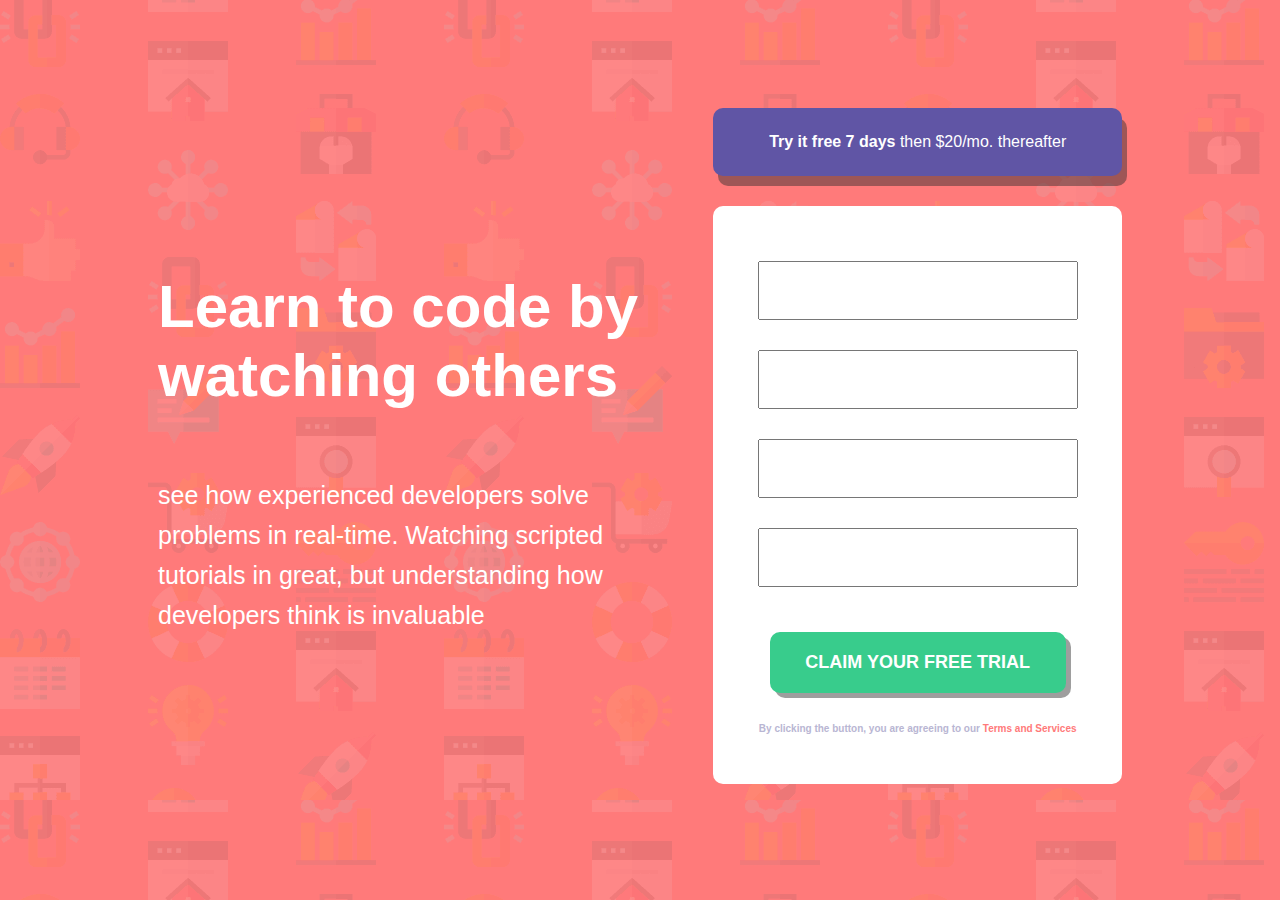
==== Tugas-3/index.html @ 0732a606 "first commit" ====
<!DOCTYPE html>
<html lang="en">
  <head>
    <meta charset="UTF-8" />
    <meta http-equiv="X-UA-Compatible" content="IE=edge" />
    <meta name="viewport" content="width=device-width, initial-scale=1.0" />
    <title>Document</title>
    <link rel="stylesheet" href="style.css" />
  </head>
  <body>
    <main class="flex align-center justify-center main">
      <div class="main__left flex flex-col justify-center">
        <h1>Learn to code by watching others</h1>
        <p>
          see how experienced developers solve problems in real-time. Watching
          scripted tutorials in great, but understanding how developers think is
          invaluable
        </p>
      </div>
      <div class="main__right form flex flex-col">
          <div class="form__header">
            <b>Try it free 7 days</b> then $20/mo. thereafter
          </div>
          <div class="form__body input flex flex-col align-center justify-center">
            <input type="text" class="input__first-name">
            <input type="text" class="input__last-name">
            <input type="text" class="input__email">
            <input type="password" class="input__password">
            <button class="input__button">
                CLAIM YOUR FREE TRIAL
            </button>
            <p class="input__note">
                By clicking the button, you are agreeing to our <a href="">Terms and Services</a>
            </p>
          </div>
      </div>
    </main>
  </body>
</html>
---- Tugas-3/style.css ----
@font-face {
  font-family: 'Poppins';
  src: url("https://fonts.google.com/specimen/Poppins");
}

body {
  background-image: url("./intro-component-with-signup-form-master/images/bg-intro-desktop.png");
  background-color: #ff7a7a;
  font-family: 'Poppins', sans-serif;
  font-size: 16px;
  padding: 100px 150px;
}

.flex {
  display: -webkit-box;
  display: -ms-flexbox;
  display: flex;
}

.flex-col {
  -webkit-box-orient: vertical;
  -webkit-box-direction: normal;
      -ms-flex-direction: column;
          flex-direction: column;
}

.align-center {
  -webkit-box-align: center;
      -ms-flex-align: center;
          align-items: center;
}

.justify-center {
  justify-items: center;
}

.main {
  height: 100%;
}

.main__left {
  color: white;
  width: 90%;
  margin-right: 30px;
}

.main__left h1 {
  font-size: 60px;
}

.main__left p {
  font-size: 25px;
  line-height: 40px;
}

.main__right {
  width: 70%;
}

.form__header {
  background-color: #6055a5;
  color: white;
  padding: 25px 20px;
  text-align: center;
  border-radius: 10px;
  margin-bottom: 30px;
  -webkit-box-shadow: 5px 10px rgba(44, 44, 44, 0.459);
          box-shadow: 5px 10px rgba(44, 44, 44, 0.459);
}

.form__body {
  background-color: white;
  padding: 40px;
  border-radius: 10px;
}

.input input {
  width: 90%;
  margin: 15px 0px;
  padding: 20px 10px;
}

.input button {
  width: 90%;
  margin-top: 30px;
  background-color: #38cc8c;
  padding: 20px 15px;
  color: white;
  font-size: 18px;
  font-weight: 600;
  text-align: center;
  border: none;
  border-radius: 10px;
  -webkit-box-shadow: 5px 5px rgba(44, 44, 44, 0.459);
          box-shadow: 5px 5px rgba(44, 44, 44, 0.459);
}

.input__note {
  font-size: 10px;
  margin-top: 30px;
  color: #b9b6d3;
  font-weight: 700;
}

.input__note a {
  color: #ff7a7a;
  text-decoration: none;
}
/*# sourceMappingURL=style.css.map */
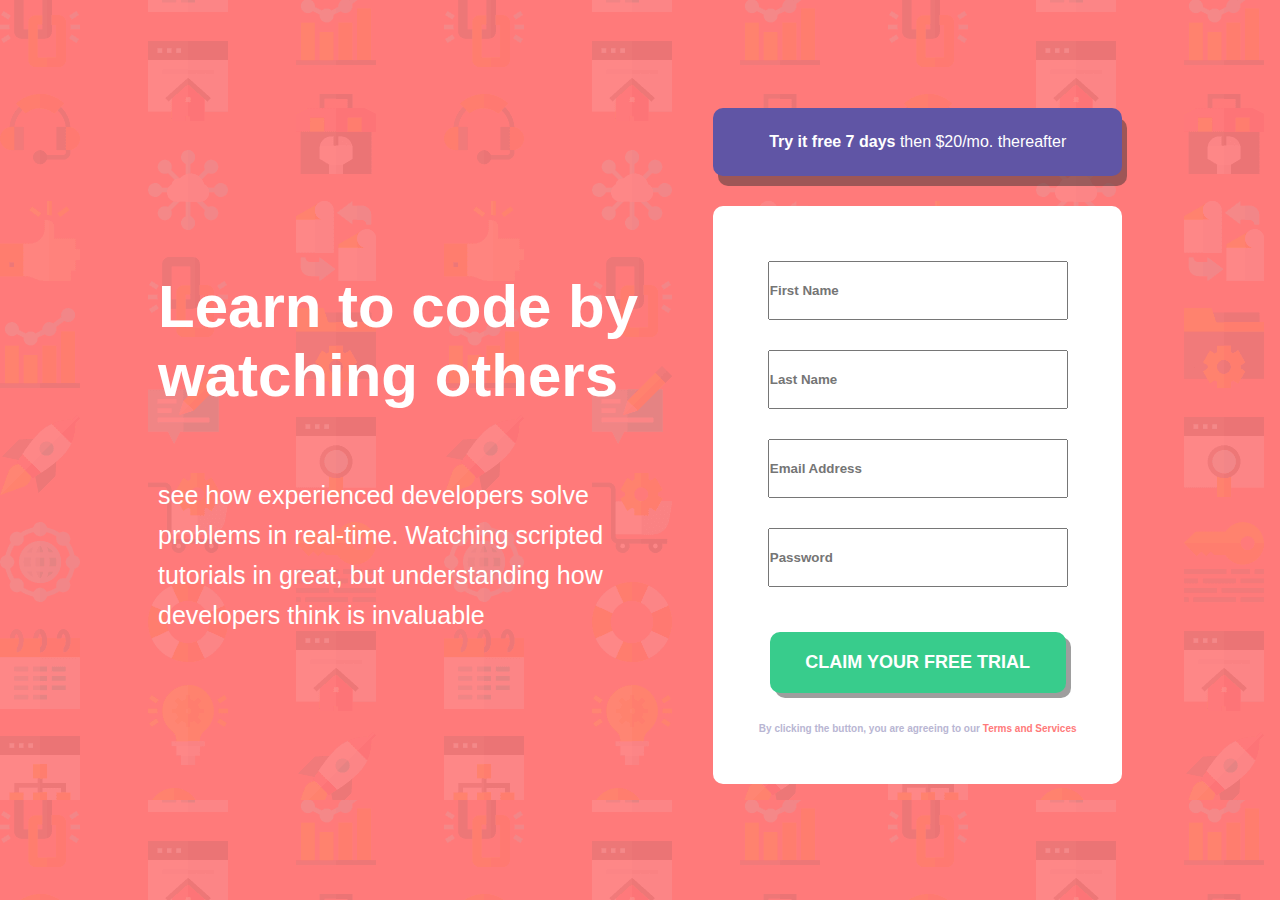
==== commit 94798edc: "fix form" ====
--- a/Tugas-3/index.html
+++ b/Tugas-3/index.html
@@ -22,10 +22,10 @@
             <b>Try it free 7 days</b> then $20/mo. thereafter
           </div>
           <div class="form__body input flex flex-col align-center justify-center">
-            <input type="text" class="input__first-name">
-            <input type="text" class="input__last-name">
-            <input type="text" class="input__email">
-            <input type="password" class="input__password">
+            <input type="text" class="input__first-name" placeholder="First Name">
+            <input type="text" class="input__last-name" placeholder="Last Name">
+            <input type="text" class="input__email" placeholder="Email Address">
+            <input type="password" class="input__password" placeholder="Password">
             <button class="input__button">
                 CLAIM YOUR FREE TRIAL
             </button>
--- a/Tugas-3/style.css
+++ b/Tugas-3/style.css
@@ -77,7 +77,8 @@
 .input input {
   width: 90%;
   margin: 15px 0px;
-  padding: 20px 10px;
+  padding: 20px 0px;
+  font-weight: 600;
 }
 
 .input button {
